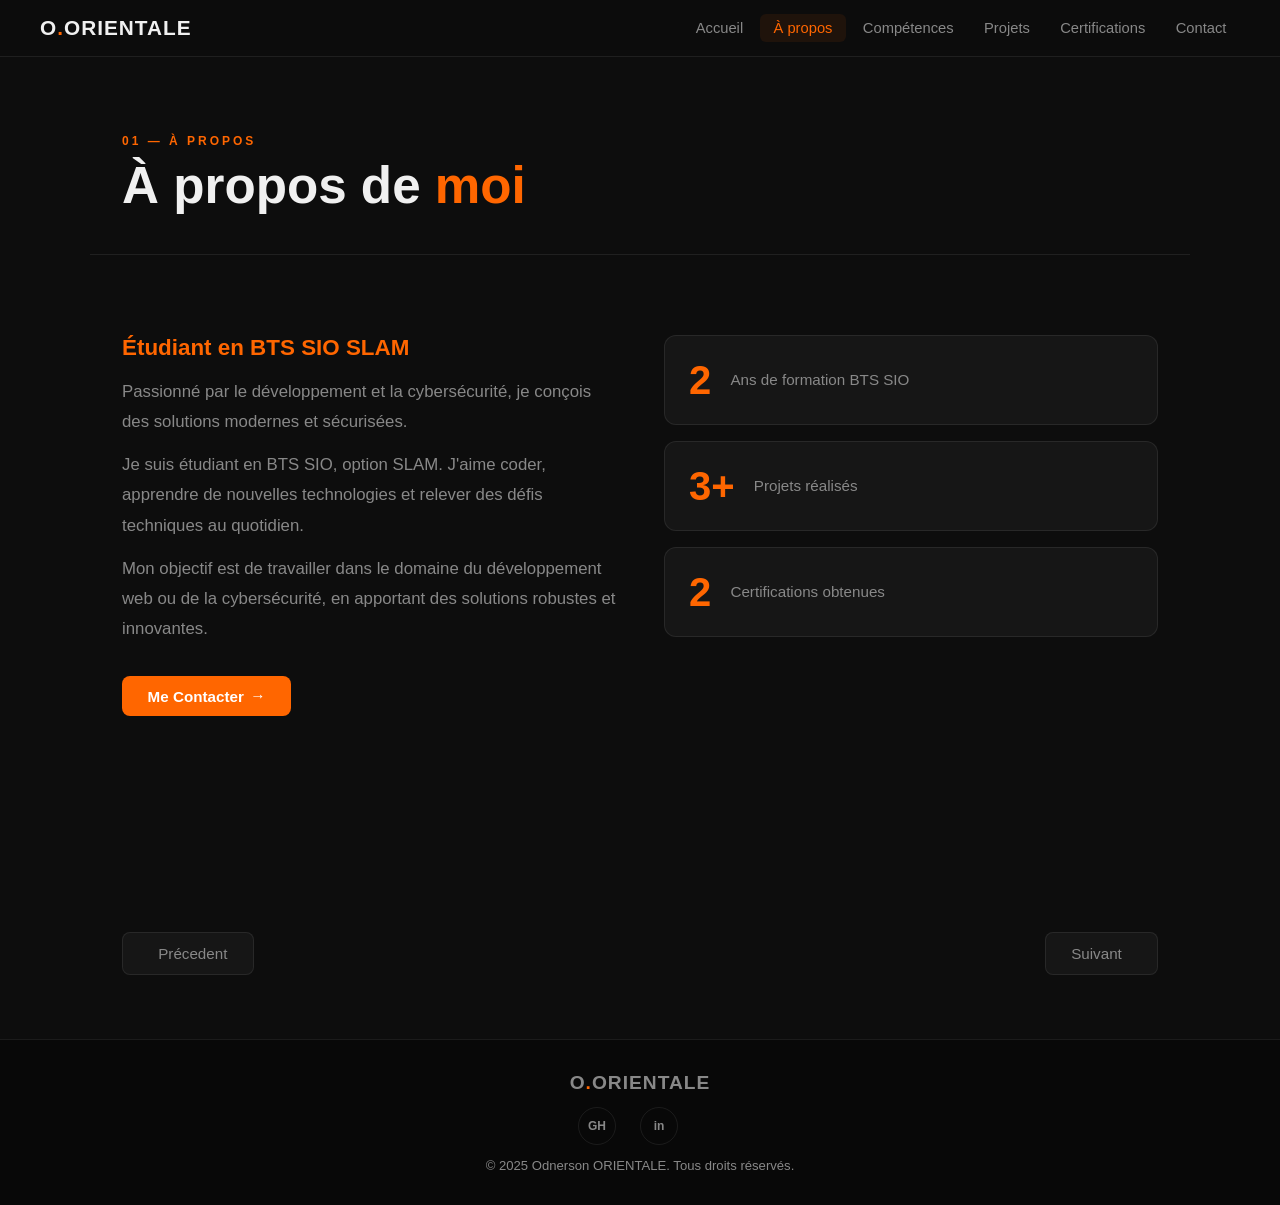
==== about.html @ 8d807c40 "Version-stable-11" ====
<!DOCTYPE html>
<html lang="fr">
<head>
  <meta charset="UTF-8">
  <meta name="viewport" content="width=device-width, initial-scale=1.0">
  <meta name="description" content="À propos d'Odnerson ORIENTALE - Étudiant BTS SIO SLAM.">
  <title>À propos — Odnerson ORIENTALE</title>
  <link rel="stylesheet" href="css/global.css">
  <link rel="stylesheet" href="css/about.css">
</head>
<body>

  <nav id="navbar">
    <a href="index.html" class="logo">O<span class="accent">.</span>ORIENTALE</a>
    <ul class="nav-links" id="nav-links">
      <li><a href="index.html">Accueil</a></li>
      <li><a href="about.html">À propos</a></li>
      <li><a href="skills.html">Compétences</a></li>
      <li><a href="projects.html">Projets</a></li>
      <li><a href="certifications.html">Certifications</a></li>
      <li><a href="contact.html">Contact</a></li>
    </ul>
    <button class="hamburger" id="hamburger" aria-label="Menu">
      <span></span><span></span><span></span>
    </button>
  </nav>

  <div class="page-wrapper">
    <div class="page-hero reveal">
      <div class="section-label">01 — À propos</div>
      <h1>À propos de <span class="accent">moi</span></h1>
    </div>

    <div class="section">
      <div class="about-content">
        <div class="about-text reveal">
          <h3>Étudiant en BTS SIO SLAM</h3>
          <p>Passionné par le développement et la cybersécurité, je conçois des solutions modernes et sécurisées.</p>
          <p>Je suis étudiant en BTS SIO, option SLAM. J'aime coder, apprendre de nouvelles technologies et relever des défis techniques au quotidien.</p>
          <p>Mon objectif est de travailler dans le domaine du développement web ou de la cybersécurité, en apportant des solutions robustes et innovantes.</p>
          <a href="contact.html" class="btn btn-about">Me Contacter <span class="icon">→</span></a>
        </div>
        <div class="about-stats">
          <div class="stat-card reveal">
            <span class="stat-number">2</span>
            <span class="stat-label">Ans de formation BTS SIO</span>
          </div>
          <div class="stat-card reveal">
            <span class="stat-number">3+</span>
            <span class="stat-label">Projets réalisés</span>
          </div>
          <div class="stat-card reveal">
            <span class="stat-number">2</span>
            <span class="stat-label">Certifications obtenues</span>
          </div>
        </div>
      </div>
    </div>
  </div>

<div class="page-nav">
  <a href="index.html" class="nav-prev"><i class="fas fa-arrow-left"></i> Précedent</a>
  <a href="skills.html" class="nav-next">Suivant <i class="fas fa-arrow-right"></i></a>
</div>

  <footer>
    <div class="footer-inner">
      <p class="footer-logo">O<span class="accent">.</span>ORIENTALE</p>
      <div class="footer-socials">
        <a href="https://github.com/" target="_blank" aria-label="GitHub"><span class="icon-social">GH</span></a>
        <a href="https://linkedin.com/" target="_blank" aria-label="LinkedIn"><span class="icon-social">in</span></a>
        <a href="mailto:odnersonorientale@gmail.com" aria-label="Email"><i class="fas fa-envelope"></i></a>
      </div>
      <p>&copy; 2025 Odnerson ORIENTALE. Tous droits réservés.</p>
    </div>
  </footer>

  <script src="js/script.js"></script>
</body>
</html>
---- css/global.css ----
/* =============================================
   GLOBAL.CSS — Aucune dépendance externe
   ============================================= */

:root {
  --accent: #ff6600;
  --accent-hover: #ff4500;
  --bg: #0d0d0d;
  --bg-card: #161616;
  --bg-card-hover: #1e1e1e;
  --text: #f0f0f0;
  --text-muted: #888;
  --border: rgba(255, 255, 255, 0.08);
  --radius: 12px;
  --transition: 0.3s ease;
}

*, *::before, *::after { margin: 0; padding: 0; box-sizing: border-box; }
html { scroll-behavior: smooth; }
body { font-family: 'Segoe UI', 'Helvetica Neue', Arial, sans-serif; color: var(--text); background: var(--bg); overflow-x: hidden; }
.accent { color: var(--accent); }

/* NAVBAR */
nav {
  position: fixed; width: 100%; top: 0; left: 0; z-index: 1000;
  display: flex; justify-content: space-between; align-items: center;
  padding: 1rem 2.5rem;
  background: rgba(13,13,13,0.97);
  border-bottom: 1px solid var(--border);
}
.logo { font-size: 1.3rem; font-weight: 800; text-decoration: none; color: var(--text); letter-spacing: 1px; }
.nav-links { list-style: none; display: flex; gap: 0.2rem; }
.nav-links li a {
  color: var(--text-muted); text-decoration: none; font-size: 0.92rem;
  font-weight: 500; padding: 0.4rem 0.85rem; border-radius: 6px;
  transition: color var(--transition), background var(--transition);
}
.nav-links li a:hover, .nav-links li a.active { color: var(--accent); background: rgba(255,102,0,0.08); }

/* HAMBURGER */
.hamburger { display: none; flex-direction: column; justify-content: space-between; width: 26px; height: 18px; background: none; border: none; cursor: pointer; padding: 0; }
.hamburger span { display: block; height: 2px; background: var(--text); border-radius: 2px; transition: all var(--transition); }
.hamburger.open span:nth-child(1) { transform: translateY(8px) rotate(45deg); }
.hamburger.open span:nth-child(2) { opacity: 0; }
.hamburger.open span:nth-child(3) { transform: translateY(-8px) rotate(-45deg); }

/* PAGE STRUCTURE */
.page-wrapper { padding-top: 70px; min-height: 100vh; }
.page-hero { padding: 4rem 2rem 2.5rem; max-width: 1100px; margin: 0 auto 3rem; border-bottom: 1px solid var(--border); }
.section-label { font-size: 0.75rem; font-weight: 700; letter-spacing: 3px; text-transform: uppercase; color: var(--accent); margin-bottom: 0.6rem; }
.page-hero h1 { font-size: clamp(2rem, 5vw, 3.2rem); font-weight: 800; line-height: 1.1; }
.section { padding: 2rem 2rem 5rem; max-width: 1100px; margin: 0 auto; }

/* SCROLL REVEAL */
.reveal { opacity: 0; transform: translateY(24px); transition: opacity 0.6s ease, transform 0.6s ease; }
.reveal.visible { opacity: 1; transform: translateY(0); }

/* BOUTONS */
.btn {
  display: inline-flex; align-items: center; gap: 0.4rem;
  background: var(--accent); color: #fff; padding: 0.7rem 1.6rem;
  border: none; border-radius: 8px; font-size: 0.95rem; font-weight: 600;
  text-decoration: none; cursor: pointer;
  transition: background var(--transition), transform var(--transition);
}
.btn:hover { background: var(--accent-hover); transform: translateY(-2px); }

/* FOOTER */
footer { background: #080808; border-top: 1px solid var(--border); padding: 2rem; text-align: center; }
.footer-inner { max-width: 600px; margin: 0 auto; display: flex; flex-direction: column; align-items: center; gap: 0.8rem; }
.footer-logo { font-size: 1.2rem; font-weight: 800; letter-spacing: 1px; }
.footer-socials { display: flex; gap: 1.5rem; }
.footer-socials a { color: var(--text-muted); font-size: 1.4rem; text-decoration: none; transition: color var(--transition); }
.footer-socials a:hover { color: var(--accent); }
footer p { color: var(--text-muted); font-size: 0.82rem; }

/* RESPONSIVE */
@media (max-width: 768px) {
  nav { padding: 0.9rem 1.2rem; }
  .hamburger { display: flex; }
  .nav-links { display: none; position: absolute; top: 100%; left: 0; width: 100%; flex-direction: column; background: rgba(13,13,13,0.98); border-top: 1px solid var(--border); padding: 0.8rem 0; gap: 0; }
  .nav-links.open { display: flex; }
  .nav-links li a { display: block; padding: 0.75rem 1.5rem; border-radius: 0; font-size: 1rem; }
  .section { padding: 1.5rem 1.2rem 3rem; }
  .page-hero { padding: 3rem 1.2rem 2rem; }
}

/* ===== ICONES DE REMPLACEMENT (sans Font Awesome) ===== */
.icon {
  display: inline-block;
  font-style: normal;
  font-size: 1em;
  line-height: 1;
}

.icon-card {
  display: inline-flex;
  align-items: center;
  justify-content: center;
  width: 44px;
  height: 44px;
  background: rgba(255, 102, 0, 0.12);
  border: 1px solid rgba(255, 102, 0, 0.25);
  border-radius: 10px;
  font-size: 1rem;
  font-weight: 700;
  color: var(--accent);
  margin-bottom: 0.8rem;
}

.icon-social {
  display: inline-flex;
  align-items: center;
  justify-content: center;
  width: 38px;
  height: 38px;
  border-radius: 50%;
  border: 1px solid var(--border);
  font-size: 0.75rem;
  font-weight: 700;
  color: var(--text-muted);
  text-decoration: none;
  transition: all var(--transition);
  letter-spacing: 0;
}

a:has(.icon-social):hover .icon-social,
.footer-socials a:hover .icon-social {
  border-color: var(--accent);
  color: var(--accent);
}

.hero-socials a,
.footer-socials a {
  display: inline-flex;
  align-items: center;
  justify-content: center;
  text-decoration: none;
  transition: transform var(--transition);
}

.hero-socials a:hover,
.footer-socials a:hover {
  transform: translateY(-3px);
}

/* ===== NAVIGATION PRÉCÉDENT / SUIVANT ===== */
.page-nav {
  display: flex;
  justify-content: space-between;
  align-items: center;
  max-width: 1100px;
  margin: 0 auto;
  padding: 2rem 2rem 4rem;
  gap: 1rem;
}

.page-nav a {
  display: inline-flex;
  align-items: center;
  gap: 0.6rem;
  padding: 0.75rem 1.6rem;
  border-radius: 8px;
  font-family: var(--font-body);
  font-size: 0.95rem;
  font-weight: 500;
  text-decoration: none;
  border: 1px solid var(--border);
  color: var(--text-muted);
  background: var(--bg-card);
  transition: all var(--transition);
}

.page-nav a:hover {
  border-color: var(--accent);
  color: var(--accent);
  background: rgba(255, 102, 0, 0.05);
  transform: translateY(-2px);
}

.page-nav a.nav-next {
  margin-left: auto;
}

.page-nav a.nav-prev {
  margin-right: auto;
}

/* Placeholder invisible pour aligner quand un seul bouton */
.page-nav-spacer {
  flex: 1;
}
---- css/about.css ----
/* =============================================
   ABOUT.CSS — Page À propos
   ============================================= */

.about-content {
  display: grid;
  grid-template-columns: 1fr 1fr;
  gap: 3rem;
  align-items: start;
  text-align: left;
}

.about-text h3 {
  font-family: var(--font-display);
  font-size: 1.4rem;
  color: var(--accent);
  margin-bottom: 1rem;
}

.about-text p {
  color: var(--text-muted);
  font-size: 1.05rem;
  line-height: 1.8;
  margin-bottom: 0.8rem;
}

.about-text .btn {
  margin-top: 1.2rem;
}

/* Cartes de statistiques */
.about-stats {
  display: flex;
  flex-direction: column;
  gap: 1rem;
}

.stat-card {
  background: var(--bg-card);
  border: 1px solid var(--border);
  border-radius: var(--radius);
  padding: 1.5rem;
  display: flex;
  align-items: center;
  gap: 1.2rem;
  transition: border-color var(--transition), transform var(--transition);
}

.stat-card:hover {
  border-color: rgba(255, 102, 0, 0.3);
  transform: translateX(6px);
}

.stat-number {
  font-family: var(--font-display);
  font-size: 2.5rem;
  font-weight: 800;
  color: var(--accent);
  line-height: 1;
}

.stat-label {
  color: var(--text-muted);
  font-size: 0.95rem;
}

/* ===== RESPONSIVE ===== */
@media (max-width: 768px) {
  .about-content {
    grid-template-columns: 1fr;
  }
}

/* Bouton "Me Contacter" avec marge spécifique */
.btn-about {
  margin-top: 1.5rem;
}
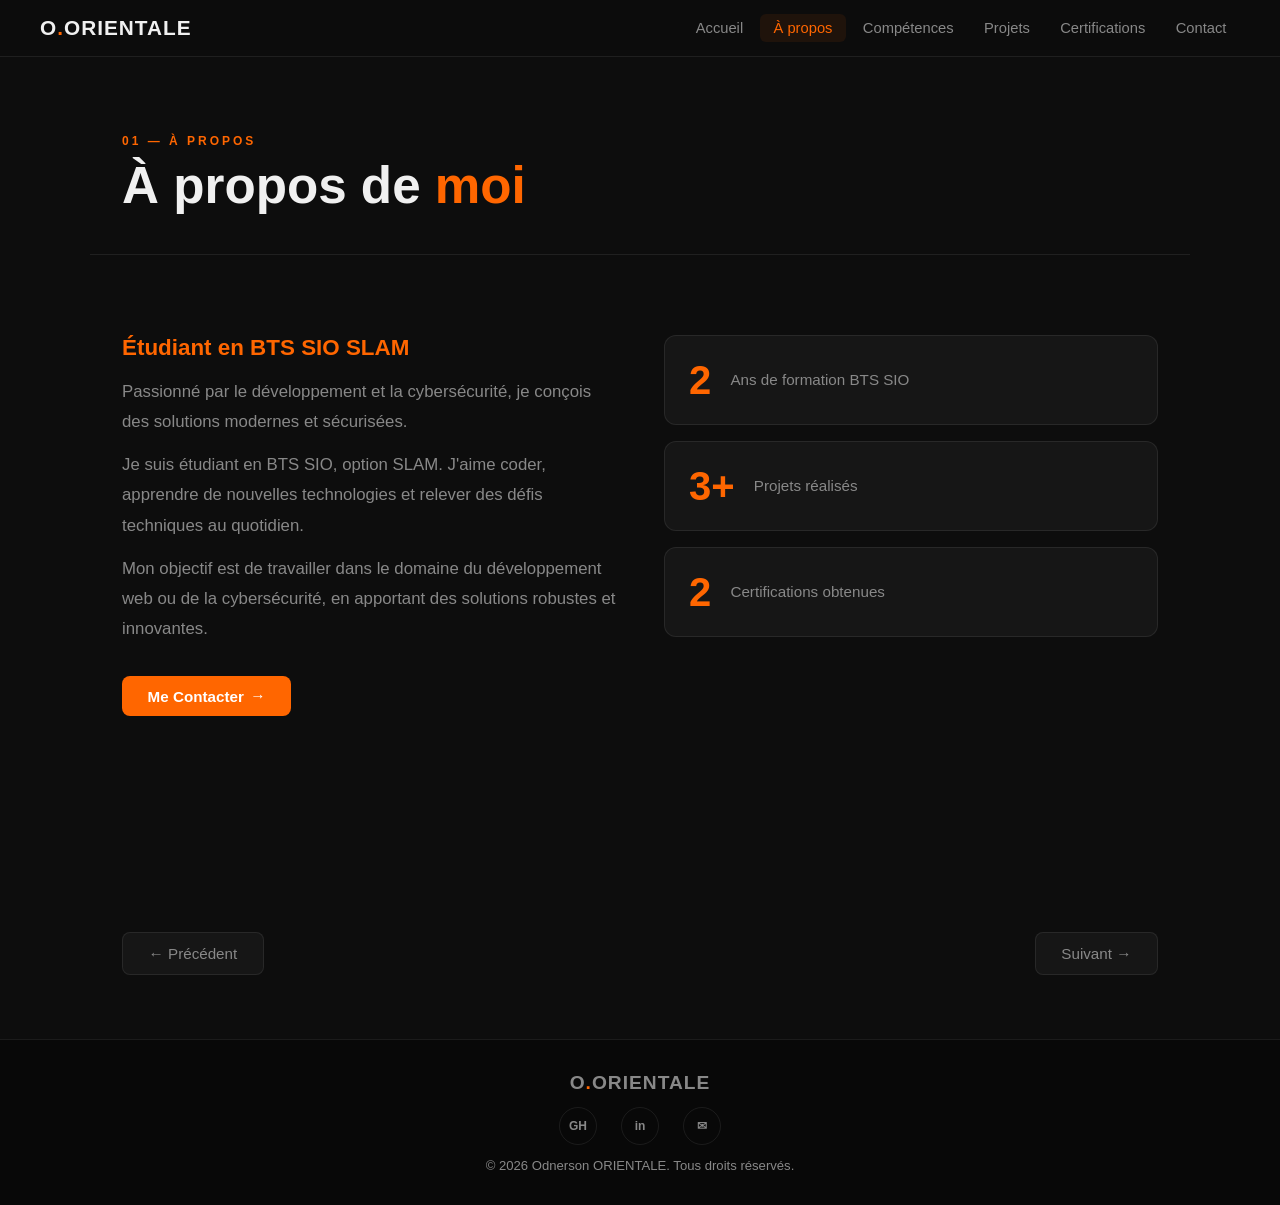
==== commit 02d83288: "Version-stable-11" ====
--- a/about.html
+++ b/about.html
@@ -59,8 +59,8 @@
   </div>
 
 <div class="page-nav">
-  <a href="index.html" class="nav-prev"><i class="fas fa-arrow-left"></i> Précedent</a>
-  <a href="skills.html" class="nav-next">Suivant <i class="fas fa-arrow-right"></i></a>
+  <a href="index.html" class="nav-prev">← Précédent</a>
+  <a href="skills.html" class="nav-next">Suivant →</a>
 </div>
 
   <footer>
@@ -69,12 +69,10 @@
       <div class="footer-socials">
         <a href="https://github.com/" target="_blank" aria-label="GitHub"><span class="icon-social">GH</span></a>
         <a href="https://linkedin.com/" target="_blank" aria-label="LinkedIn"><span class="icon-social">in</span></a>
-        <a href="mailto:odnersonorientale@gmail.com" aria-label="Email"><i class="fas fa-envelope"></i></a>
+        <a href="mailto:odnersonorientale@gmail.com" aria-label="Email"><span class="icon-social">✉</span></a>
       </div>
-      <p>&copy; 2025 Odnerson ORIENTALE. Tous droits réservés.</p>
+      <p>&copy; 2026 Odnerson ORIENTALE. Tous droits réservés.</p>
     </div>
   </footer>
 
-  <script src="js/script.js"></script>
-</body>
-</html>+  <script src="js/script.js"></script>
--- a/css/global.css
+++ b/css/global.css
@@ -54,6 +54,9 @@
 /* SCROLL REVEAL */
 .reveal { opacity: 0; transform: translateY(24px); transition: opacity 0.6s ease, transform 0.6s ease; }
 .reveal.visible { opacity: 1; transform: translateY(0); }
+
+/* Fallback si JS ne s'exécute pas */
+.no-js .reveal { opacity: 1; transform: none; }
 
 /* BOUTONS */
 .btn {
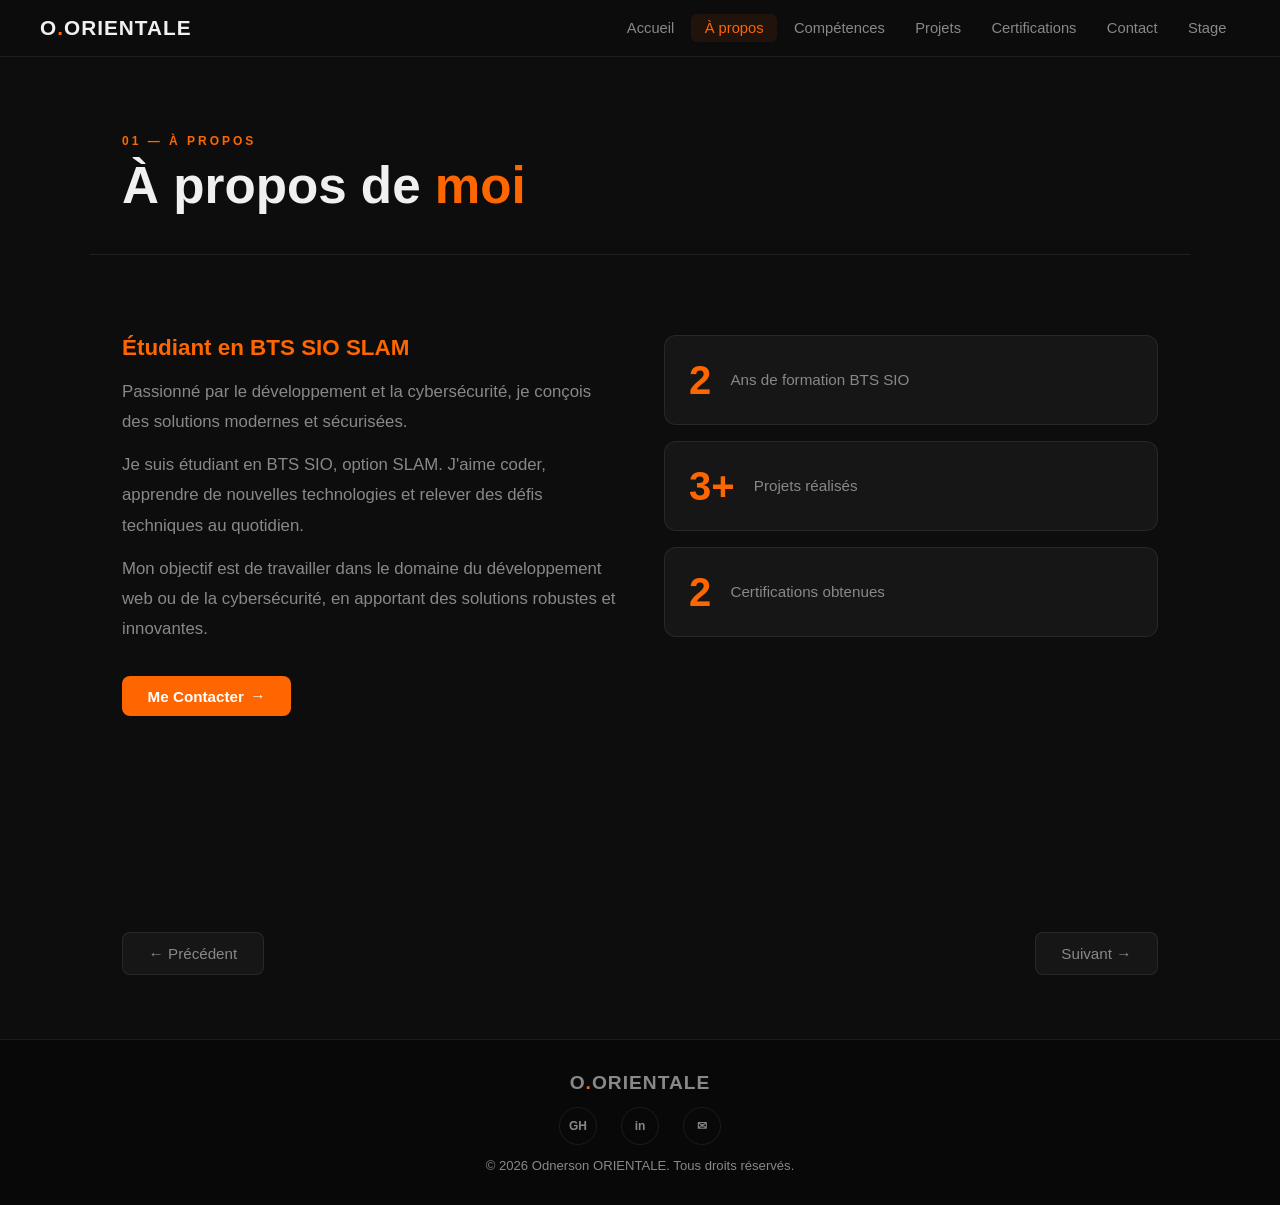
==== commit d808b941: "version-1" ====
--- a/about.html
+++ b/about.html
@@ -19,6 +19,7 @@
       <li><a href="projects.html">Projets</a></li>
       <li><a href="certifications.html">Certifications</a></li>
       <li><a href="contact.html">Contact</a></li>
+      <li><a href="stage.html">Stage</a></li>
     </ul>
     <button class="hamburger" id="hamburger" aria-label="Menu">
       <span></span><span></span><span></span>
@@ -67,8 +68,8 @@
     <div class="footer-inner">
       <p class="footer-logo">O<span class="accent">.</span>ORIENTALE</p>
       <div class="footer-socials">
-        <a href="https://github.com/" target="_blank" aria-label="GitHub"><span class="icon-social">GH</span></a>
-        <a href="https://linkedin.com/" target="_blank" aria-label="LinkedIn"><span class="icon-social">in</span></a>
+        <a href="https://github.com/odnr93" target="_blank" aria-label="GitHub"><span class="icon-social">GH</span></a>
+        <a href="https://www.linkedin.com/in/odnerson-orientale-b3405135a/" target="_blank" aria-label="LinkedIn"><span class="icon-social">in</span></a>
         <a href="mailto:odnersonorientale@gmail.com" aria-label="Email"><span class="icon-social">✉</span></a>
       </div>
       <p>&copy; 2026 Odnerson ORIENTALE. Tous droits réservés.</p>
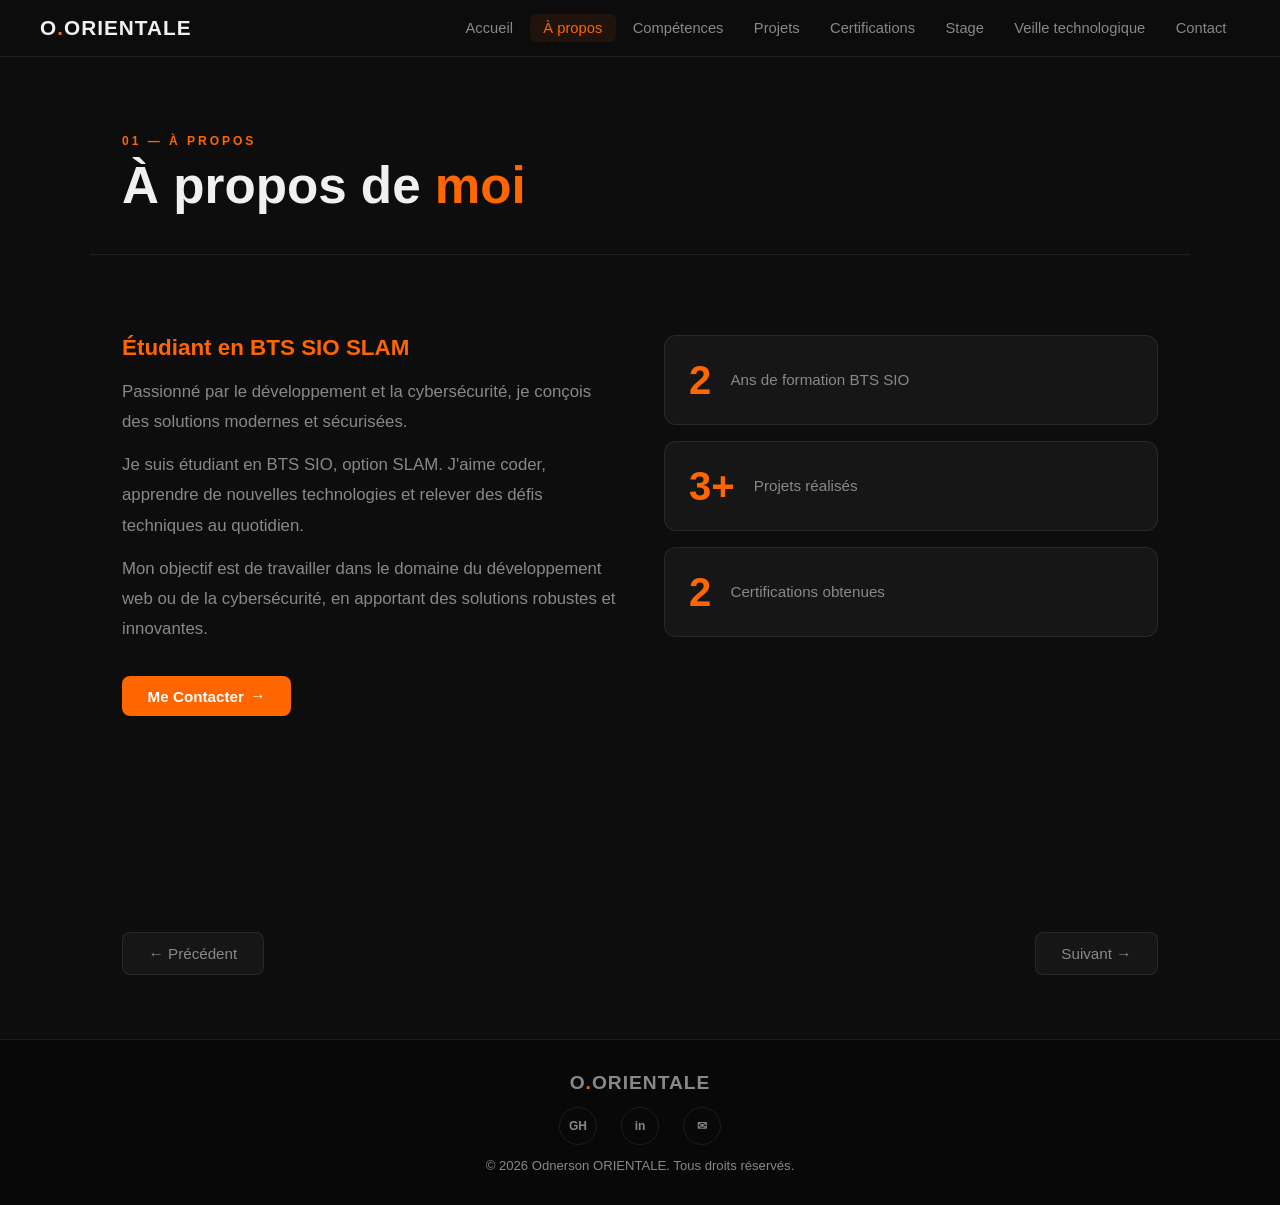
==== commit cbf50188: "version stable 2" ====
--- a/about.html
+++ b/about.html
@@ -18,8 +18,9 @@
       <li><a href="skills.html">Compétences</a></li>
       <li><a href="projects.html">Projets</a></li>
       <li><a href="certifications.html">Certifications</a></li>
+      <li><a href="stage.html">Stage</a></li>
+      <li><a href="veille-technologique.html">Veille technologique</a></li>
       <li><a href="contact.html">Contact</a></li>
-      <li><a href="stage.html">Stage</a></li>
     </ul>
     <button class="hamburger" id="hamburger" aria-label="Menu">
       <span></span><span></span><span></span>
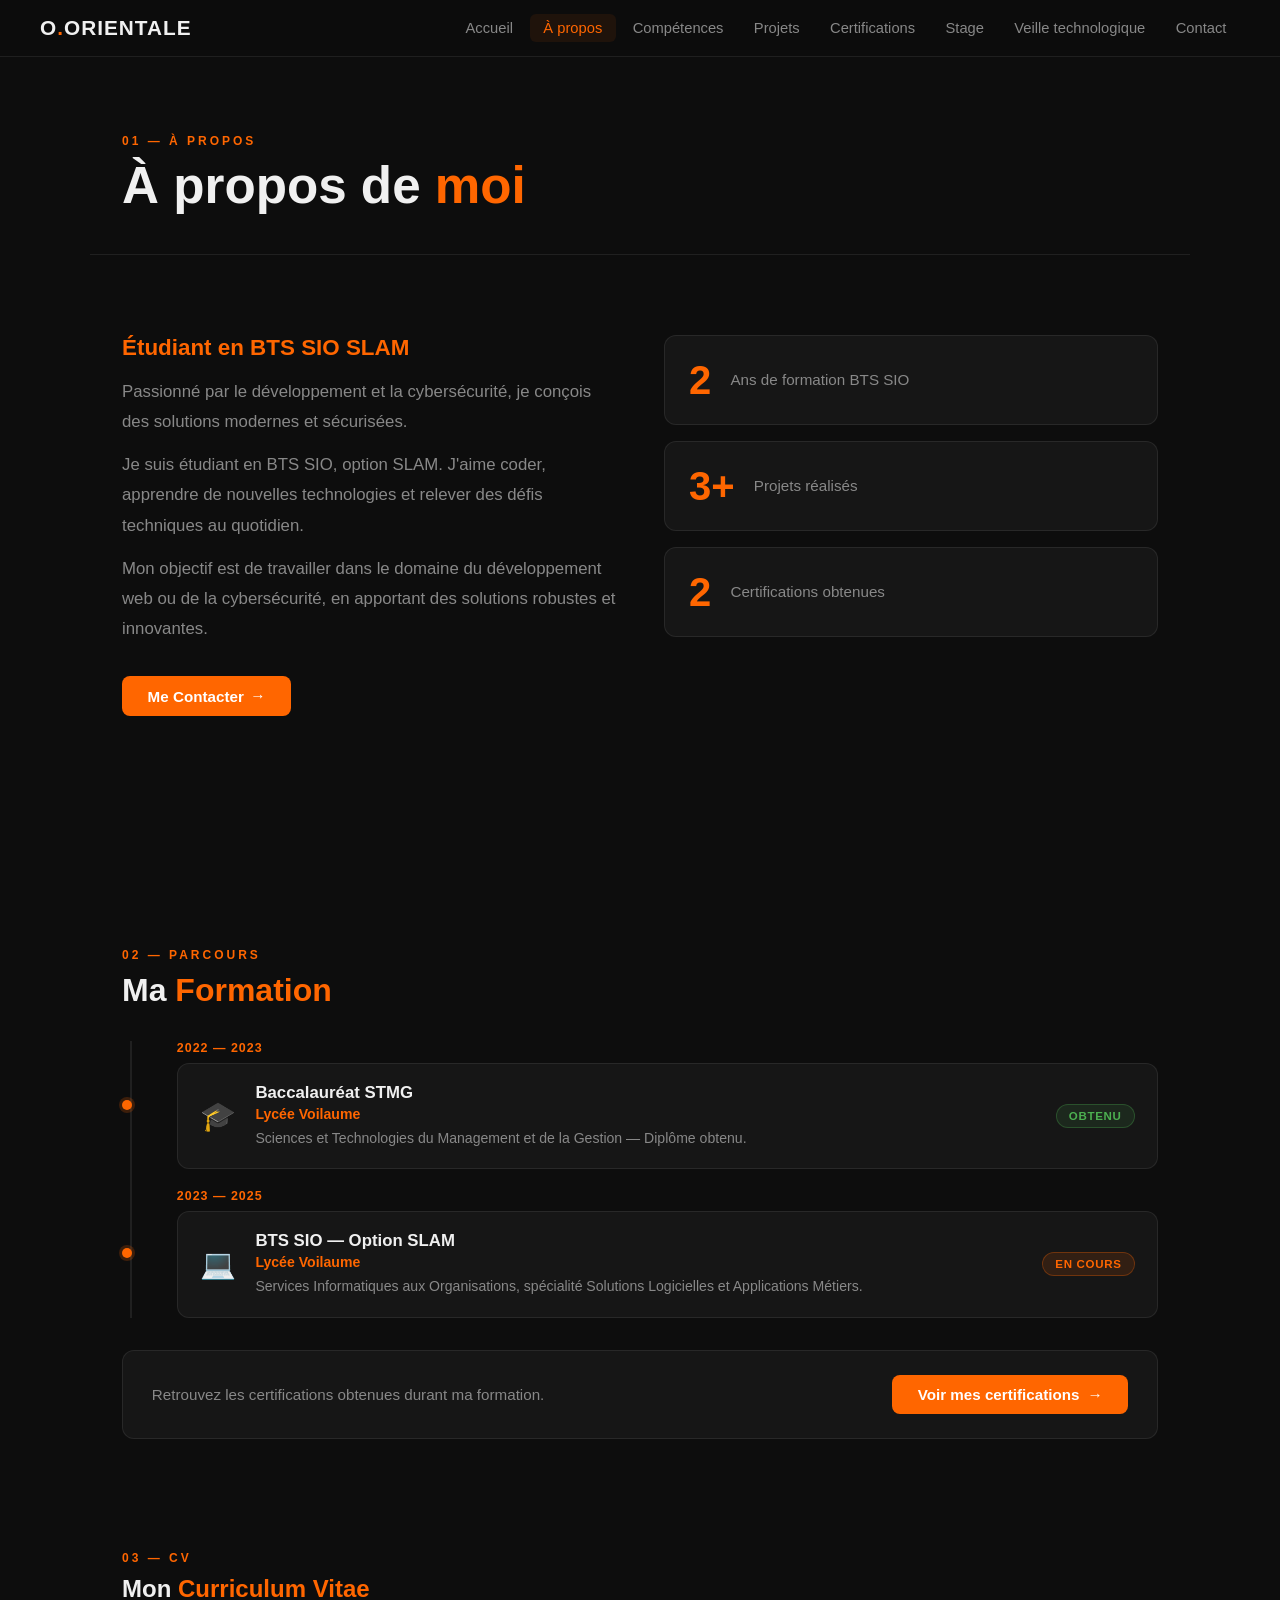
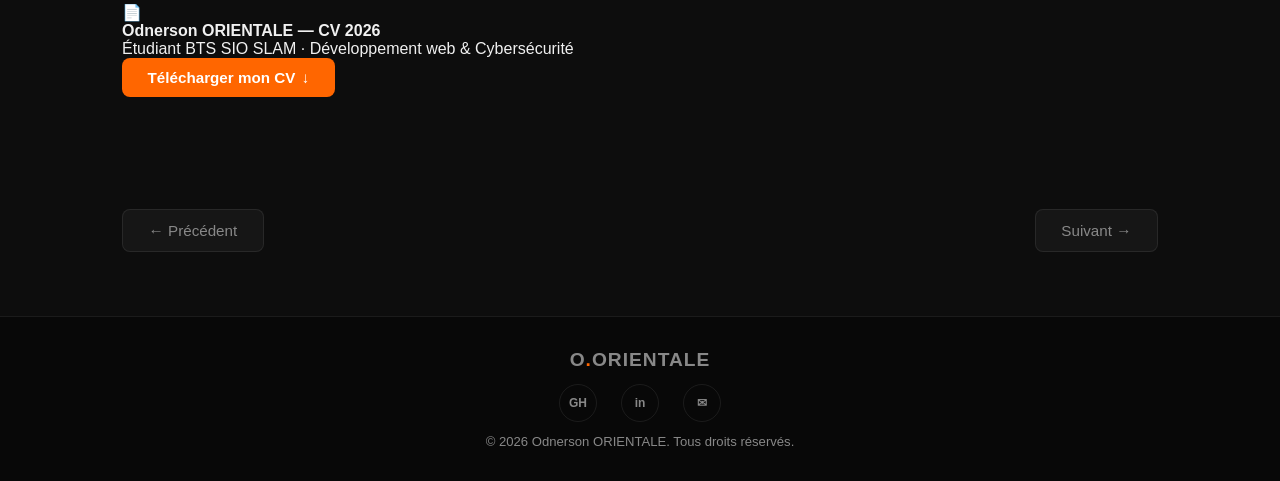
==== commit b6a88be2: "version partielle-1" ====
--- a/about.html
+++ b/about.html
@@ -60,6 +60,68 @@
     </div>
   </div>
 
+  <!-- SECTION PARCOURS DE FORMATION -->
+  <div class="section">
+    <div class="formation-section reveal">
+      <div class="section-label">02 — Parcours</div>
+      <h2>Ma <span class="accent">Formation</span></h2>
+      <div class="formation-timeline">
+
+        <div class="formation-card reveal">
+          <div class="formation-year">2022 — 2023</div>
+          <div class="formation-info">
+            <div class="formation-icon">🎓</div>
+            <div class="formation-details">
+              <h4>Baccalauréat STMG</h4>
+              <p class="formation-school">Lycée Voilaume</p>
+              <p class="formation-desc">Sciences et Technologies du Management et de la Gestion — Diplôme obtenu.</p>
+            </div>
+            <div class="formation-badge obtained">Obtenu</div>
+          </div>
+        </div>
+
+        <div class="formation-card reveal">
+          <div class="formation-year">2023 — 2025</div>
+          <div class="formation-info">
+            <div class="formation-icon">💻</div>
+            <div class="formation-details">
+              <h4>BTS SIO — Option SLAM</h4>
+              <p class="formation-school">Lycée Voilaume</p>
+              <p class="formation-desc">Services Informatiques aux Organisations, spécialité Solutions Logicielles et Applications Métiers.</p>
+            </div>
+            <div class="formation-badge current">En cours</div>
+          </div>
+        </div>
+
+      </div>
+
+      <div class="formation-cta reveal">
+        <p>Retrouvez les certifications obtenues durant ma formation.</p>
+        <a href="certifications.html" class="btn btn-certif">Voir mes certifications <span class="icon">→</span></a>
+      </div>
+    </div>
+  </div>
+
+  <!-- SECTION CV -->
+  <div class="section">
+    <div class="cv-section reveal">
+      <div class="section-label">03 — CV</div>
+      <h2>Mon <span class="accent">Curriculum Vitae</span></h2>
+      <div class="cv-card">
+        <div class="cv-card-left">
+          <div class="cv-icon">📄</div>
+          <div class="cv-info">
+            <h4>Odnerson ORIENTALE — CV 2026</h4>
+            <p>Étudiant BTS SIO SLAM · Développement web & Cybersécurité</p>
+          </div>
+        </div>
+        <a href="documents/pdf" download class="btn btn-cv">
+          Télécharger mon CV <span class="icon">↓</span>
+        </a>
+      </div>
+    </div>
+  </div>
+
 <div class="page-nav">
   <a href="index.html" class="nav-prev">← Précédent</a>
   <a href="skills.html" class="nav-next">Suivant →</a>
@@ -71,10 +133,8 @@
       <div class="footer-socials">
         <a href="https://github.com/odnr93" target="_blank" aria-label="GitHub"><span class="icon-social">GH</span></a>
         <a href="https://www.linkedin.com/in/odnerson-orientale-b3405135a/" target="_blank" aria-label="LinkedIn"><span class="icon-social">in</span></a>
-        <a href="mailto:odnersonorientale@gmail.com" aria-label="Email"><span class="icon-social">✉</span></a>
+        <a href="/cdn-cgi/l/email-protection#b8d7dcd6ddcacbd7d6d7cad1ddd6ccd9d4ddf8dfd5d9d1d496dbd7d5" aria-label="Email"><span class="icon-social">✉</span></a>
       </div>
       <p>&copy; 2026 Odnerson ORIENTALE. Tous droits réservés.</p>
     </div>
-  </footer>
-
   <script src="js/script.js"></script>
--- a/css/about.css
+++ b/css/about.css
@@ -74,4 +74,168 @@
 /* Bouton "Me Contacter" avec marge spécifique */
 .btn-about {
   margin-top: 1.5rem;
+}
+
+/* =============================================
+   SECTION FORMATION
+   ============================================= */
+
+.formation-section {
+  margin-top: 1rem;
+}
+
+.formation-section h2 {
+  font-family: var(--font-display);
+  font-size: 2rem;
+  margin-bottom: 2rem;
+  margin-top: 0.5rem;
+}
+
+.formation-timeline {
+  display: flex;
+  flex-direction: column;
+  gap: 1.2rem;
+  position: relative;
+  padding-left: 1rem;
+  border-left: 2px solid var(--border);
+  margin-left: 0.5rem;
+}
+
+.formation-card {
+  position: relative;
+  padding-left: 1.8rem;
+}
+
+.formation-card::before {
+  content: '';
+  position: absolute;
+  left: -1.65rem;
+  top: 50%;
+  transform: translateY(-50%);
+  width: 10px;
+  height: 10px;
+  border-radius: 50%;
+  background: var(--accent);
+  box-shadow: 0 0 0 3px rgba(255, 102, 0, 0.2);
+}
+
+.formation-year {
+  font-size: 0.78rem;
+  color: var(--accent);
+  font-weight: 600;
+  letter-spacing: 0.08em;
+  text-transform: uppercase;
+  margin-bottom: 0.5rem;
+}
+
+.formation-info {
+  background: var(--bg-card);
+  border: 1px solid var(--border);
+  border-radius: var(--radius);
+  padding: 1.2rem 1.4rem;
+  display: flex;
+  align-items: center;
+  gap: 1.2rem;
+  transition: border-color var(--transition), transform var(--transition);
+}
+
+.formation-info:hover {
+  border-color: rgba(255, 102, 0, 0.3);
+  transform: translateX(6px);
+}
+
+.formation-icon {
+  font-size: 1.8rem;
+  flex-shrink: 0;
+}
+
+.formation-details {
+  flex: 1;
+}
+
+.formation-details h4 {
+  font-family: var(--font-display);
+  font-size: 1.05rem;
+  color: var(--text);
+  margin-bottom: 0.2rem;
+}
+
+.formation-school {
+  font-size: 0.88rem;
+  color: var(--accent);
+  font-weight: 600;
+  margin-bottom: 0.3rem;
+}
+
+.formation-desc {
+  font-size: 0.88rem;
+  color: var(--text-muted);
+  line-height: 1.6;
+  margin: 0;
+}
+
+.formation-badge {
+  flex-shrink: 0;
+  font-size: 0.72rem;
+  font-weight: 700;
+  letter-spacing: 0.06em;
+  text-transform: uppercase;
+  padding: 0.3rem 0.75rem;
+  border-radius: 999px;
+}
+
+.formation-badge.obtained {
+  background: rgba(76, 175, 80, 0.12);
+  color: #4caf50;
+  border: 1px solid rgba(76, 175, 80, 0.3);
+}
+
+.formation-badge.current {
+  background: rgba(255, 102, 0, 0.12);
+  color: var(--accent);
+  border: 1px solid rgba(255, 102, 0, 0.3);
+}
+
+/* CTA certifications */
+.formation-cta {
+  margin-top: 2rem;
+  padding: 1.5rem 1.8rem;
+  background: var(--bg-card);
+  border: 1px solid var(--border);
+  border-radius: var(--radius);
+  display: flex;
+  align-items: center;
+  justify-content: space-between;
+  gap: 1.5rem;
+  flex-wrap: wrap;
+}
+
+.formation-cta p {
+  color: var(--text-muted);
+  font-size: 0.95rem;
+  margin: 0;
+}
+
+.btn-certif {
+  display: inline-flex;
+  align-items: center;
+  gap: 0.5rem;
+  white-space: nowrap;
+}
+
+/* ===== RESPONSIVE FORMATION ===== */
+@media (max-width: 768px) {
+  .formation-info {
+    flex-wrap: wrap;
+    gap: 0.8rem;
+  }
+
+  .formation-badge {
+    margin-top: 0.3rem;
+  }
+
+  .formation-cta {
+    flex-direction: column;
+    align-items: flex-start;
+  }
 }
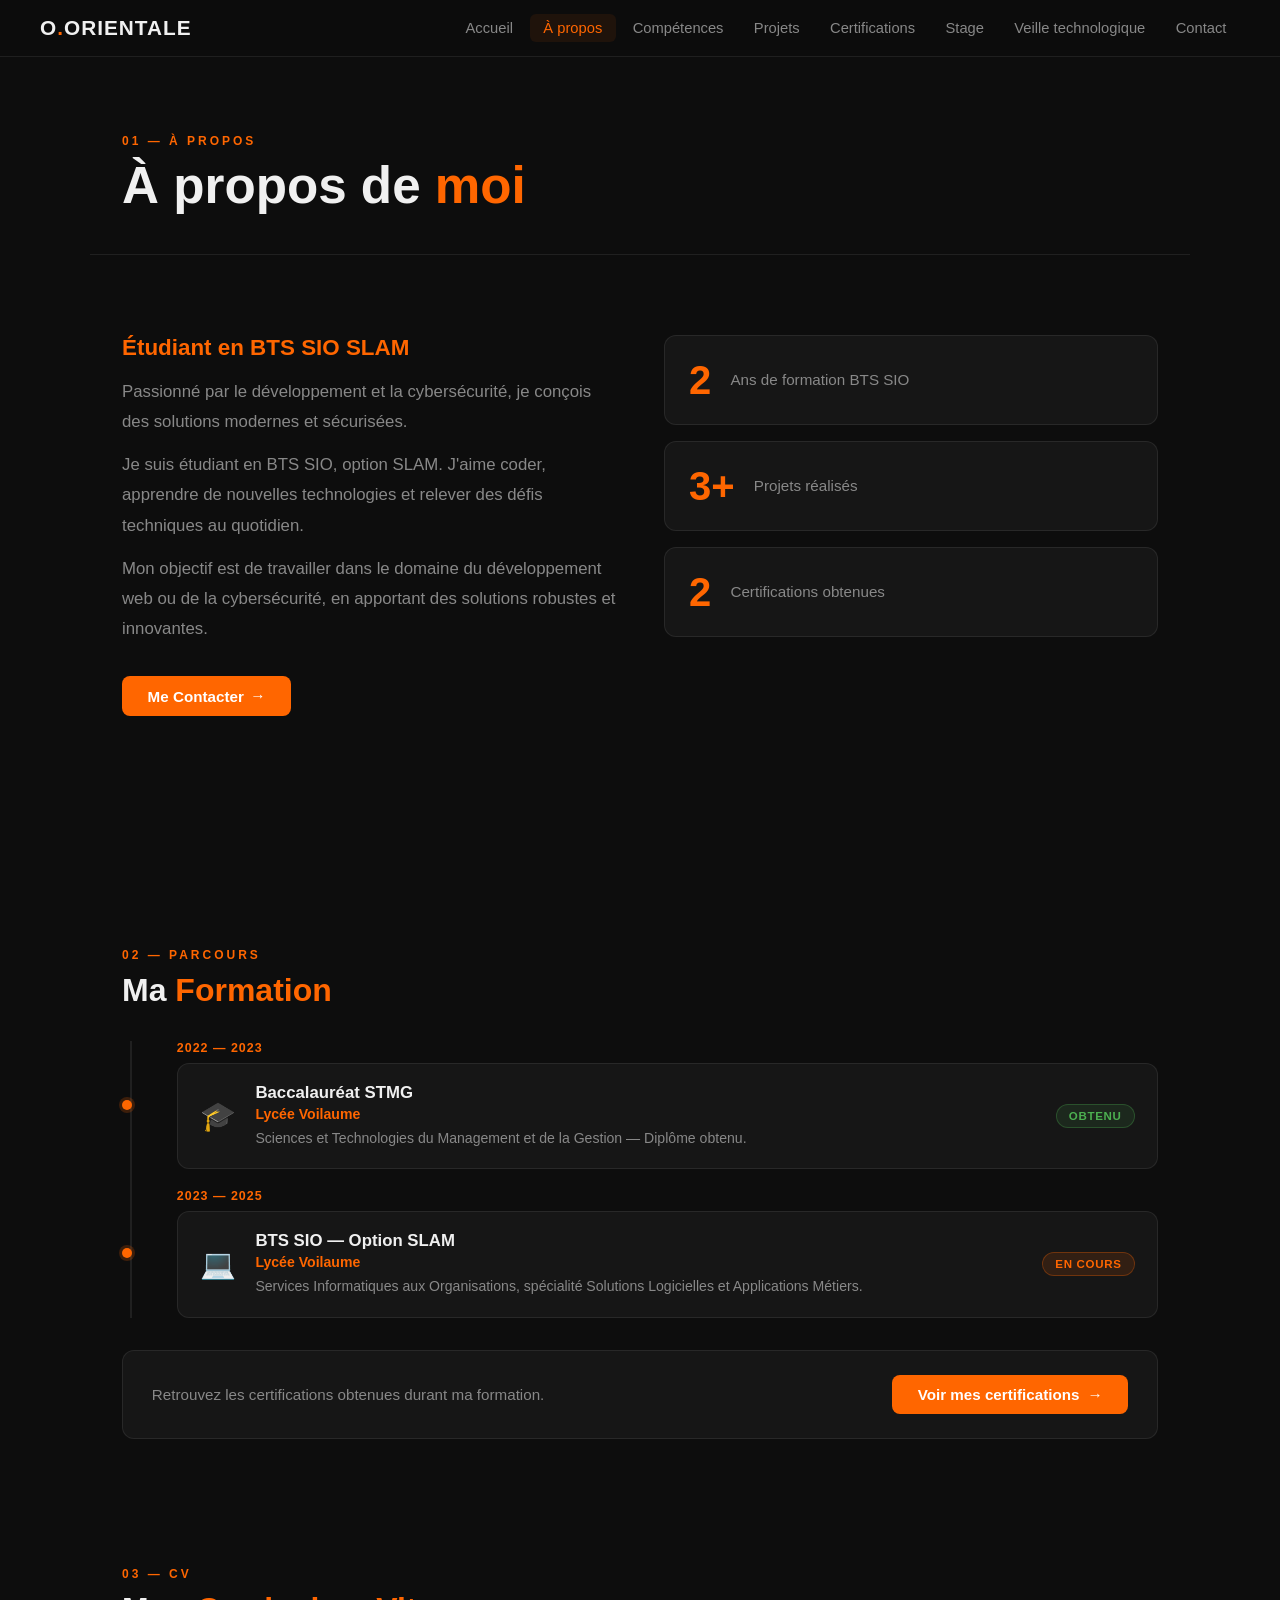
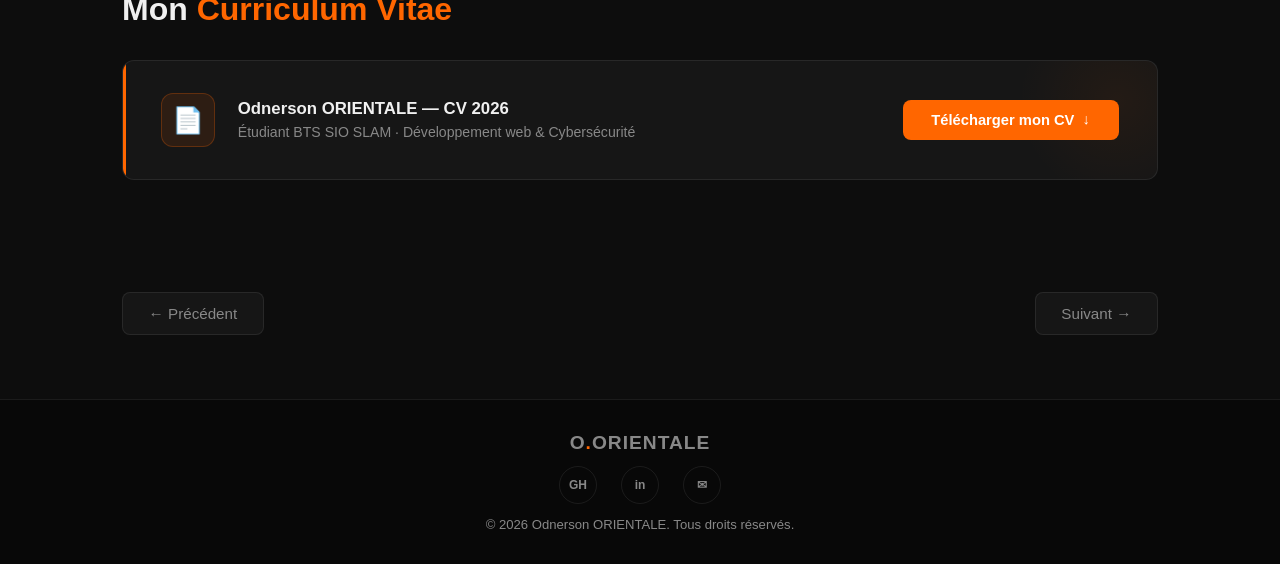
==== commit 690fd77e: "version semi finale" ====
--- a/about.html
+++ b/about.html
@@ -115,7 +115,7 @@
             <p>Étudiant BTS SIO SLAM · Développement web & Cybersécurité</p>
           </div>
         </div>
-        <a href="documents/pdf" download class="btn btn-cv">
+        <a href="documents/CV/CV-Odnerson-Orientale.pdf" target="_blank" class="btn btn-cv">
           Télécharger mon CV <span class="icon">↓</span>
         </a>
       </div>
--- a/css/about.css
+++ b/css/about.css
@@ -238,4 +238,200 @@
     flex-direction: column;
     align-items: flex-start;
   }
+}
+
+/* =============================================
+   SECTION CV — 03
+   ============================================= */
+
+.cv-section {
+  margin-top: 1rem;
+}
+
+.cv-section h2 {
+  font-family: var(--font-display);
+  font-size: 2rem;
+  margin-bottom: 2rem;
+  margin-top: 0.5rem;
+}
+
+/* Carte CV principale */
+.cv-card {
+  position: relative;
+  display: flex;
+  align-items: center;
+  justify-content: space-between;
+  gap: 2rem;
+  padding: 2rem 2.4rem;
+  background: var(--bg-card);
+  border: 1px solid var(--border);
+  border-radius: var(--radius);
+  overflow: hidden;
+  transition: border-color var(--transition), transform var(--transition), box-shadow var(--transition);
+}
+
+/* Barre décorative accent à gauche */
+.cv-card::before {
+  content: '';
+  position: absolute;
+  left: 0;
+  top: 0;
+  bottom: 0;
+  width: 3px;
+  background: var(--accent);
+  border-radius: 3px 0 0 3px;
+}
+
+/* Lueur subtile en arrière-plan */
+.cv-card::after {
+  content: '';
+  position: absolute;
+  top: -60px;
+  right: -60px;
+  width: 200px;
+  height: 200px;
+  background: radial-gradient(circle, rgba(255, 102, 0, 0.06) 0%, transparent 70%);
+  pointer-events: none;
+}
+
+.cv-card:hover {
+  border-color: rgba(255, 102, 0, 0.3);
+  transform: translateY(-3px);
+  box-shadow: 0 12px 40px rgba(0, 0, 0, 0.4), 0 0 0 1px rgba(255, 102, 0, 0.08);
+}
+
+/* Partie gauche : icône + texte */
+.cv-card-left {
+  display: flex;
+  align-items: center;
+  gap: 1.4rem;
+  flex: 1;
+  min-width: 0;
+}
+
+/* Icône document stylisée */
+.cv-icon {
+  flex-shrink: 0;
+  display: flex;
+  align-items: center;
+  justify-content: center;
+  width: 54px;
+  height: 54px;
+  background: rgba(255, 102, 0, 0.1);
+  border: 1px solid rgba(255, 102, 0, 0.25);
+  border-radius: 12px;
+  font-size: 1.6rem;
+  transition: background var(--transition), border-color var(--transition), transform var(--transition);
+}
+
+.cv-card:hover .cv-icon {
+  background: rgba(255, 102, 0, 0.18);
+  border-color: rgba(255, 102, 0, 0.5);
+  transform: rotate(-4deg) scale(1.05);
+}
+
+/* Infos textuelles */
+.cv-info {
+  min-width: 0;
+}
+
+.cv-info h4 {
+  font-family: var(--font-display);
+  font-size: 1.05rem;
+  font-weight: 700;
+  color: var(--text);
+  margin-bottom: 0.3rem;
+  white-space: nowrap;
+  overflow: hidden;
+  text-overflow: ellipsis;
+}
+
+.cv-info p {
+  font-size: 0.88rem;
+  color: var(--text-muted);
+  margin: 0;
+  white-space: nowrap;
+  overflow: hidden;
+  text-overflow: ellipsis;
+}
+
+/* Tags de compétences sous les infos */
+.cv-tags {
+  display: flex;
+  gap: 0.5rem;
+  margin-top: 0.6rem;
+  flex-wrap: wrap;
+}
+
+.cv-tag {
+  font-size: 0.7rem;
+  font-weight: 600;
+  letter-spacing: 0.05em;
+  text-transform: uppercase;
+  padding: 0.2rem 0.6rem;
+  border-radius: 999px;
+  background: rgba(255, 255, 255, 0.04);
+  border: 1px solid var(--border);
+  color: var(--text-muted);
+}
+
+/* Bouton téléchargement */
+.btn-cv {
+  flex-shrink: 0;
+  display: inline-flex;
+  align-items: center;
+  gap: 0.5rem;
+  white-space: nowrap;
+  padding: 0.75rem 1.8rem;
+  font-size: 0.92rem;
+  border-radius: 8px;
+  background: var(--accent);
+  color: #fff;
+  font-weight: 700;
+  text-decoration: none;
+  transition: background var(--transition), transform var(--transition), box-shadow var(--transition);
+  position: relative;
+  z-index: 1;
+}
+
+.btn-cv:hover {
+  background: var(--accent-hover);
+  transform: translateY(-2px);
+  box-shadow: 0 6px 20px rgba(255, 102, 0, 0.35);
+}
+
+.btn-cv .icon {
+  display: inline-block;
+  transition: transform var(--transition);
+}
+
+.btn-cv:hover .icon {
+  transform: translateY(3px);
+}
+
+/* ===== RESPONSIVE CV ===== */
+@media (max-width: 640px) {
+  .cv-card {
+    flex-direction: column;
+    align-items: flex-start;
+    padding: 1.5rem 1.4rem 1.5rem 1.8rem;
+    gap: 1.4rem;
+  }
+
+  .cv-card-left {
+    width: 100%;
+  }
+
+  .cv-info h4 {
+    white-space: normal;
+  }
+
+  .cv-info p {
+    white-space: normal;
+  }
+
+  .btn-cv {
+    width: 100%;
+    justify-content: center;
+  }
 }
